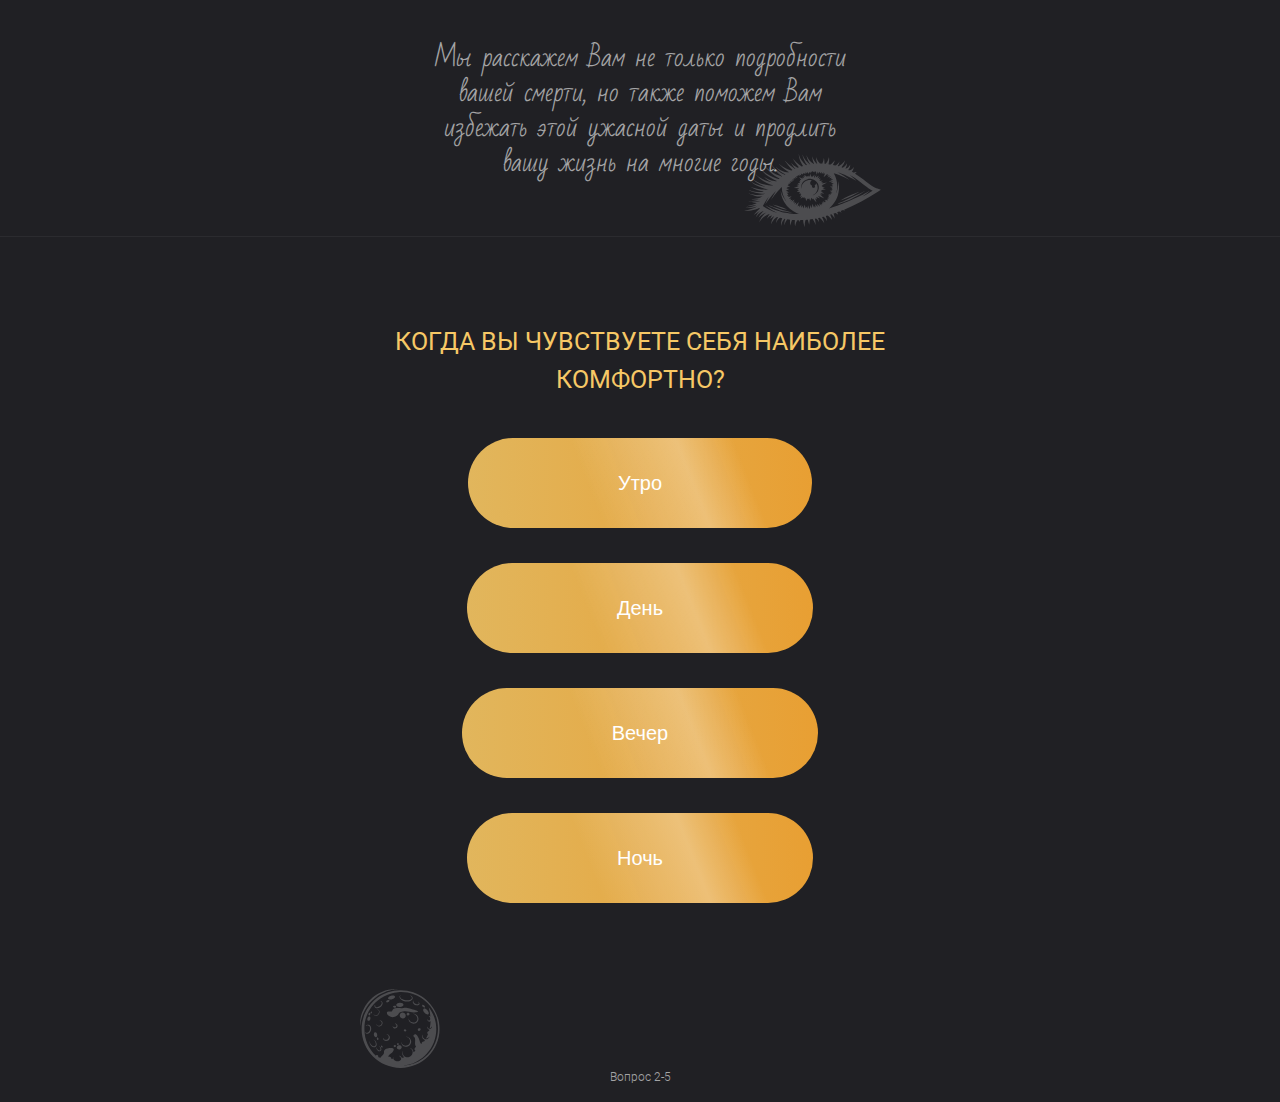
==== pages/question.html @ 4a9f23cc "Done question page styling" ====
<!DOCTYPE html>
<html lang="ru">
<head>
    <meta charset="UTF-8">
    <meta http-equiv="X-UA-Compatible" content="IE=edge">
    <meta name="viewport" content="width=device-width, initial-scale=1.0">
    <link rel="stylesheet" href="../css/bootstrap-reboot.min.css">
    <link rel="stylesheet" href="../css/style.css">
    <title>Пройдите опрос</title>
</head>
<body>
    <main>
        <section class="header-question">
            <p class="button-question__text">
                Мы расскажем Вам не только подробности вашей смерти, 
                но также поможем Вам избежать этой ужасной даты и 
                продлить вашу жизнь на многие годы.
            </p>
            <hr class="button-question__line">
        </section>
        <section class="form-content">
            <p class="form-content__text">
                Когда Вы чувствуете себя наиболее комфортно?
            </p>
            <div class="form-content__wrapper">
                <button class="button form-content__wrapper_button">Утро</button>
                <button class="button form-content__wrapper_button">День</button>
                <button class="button form-content__wrapper_button">Вечер</button>
                <button class="button form-content__wrapper_button">Ночь</button>
            </div>
        </section>
        <p class="question-number">
            Вопрос 2-5
        </p>
    </main>
</body>
</html>
---- css/style.css ----
/* Подключение шрифтов */
@font-face {
    font-family: 'Roboto Light';
    src: url(../fonts/Roboto/Roboto-Light.ttf) format('truetype');
    font-weight: 300;
    font-style: normal;
}

@font-face {
    font-family: 'Roboto Regular';
    src: url(../fonts/Roboto/Roboto-Regular.ttf) format('truetype');
    font-weight: 400;
    font-style: normal;
}

@font-face {
    font-family: 'Roboto Medium';
    src: url(../fonts/Roboto/Roboto-Medium.ttf) format('truetype');
    font-weight: 500;
    font-style: normal;
}

@font-face {
    font-family: 'Roboto Bold';
    src: url(../fonts/Roboto/Roboto-Bold.ttf) format('truetype');
    font-weight: 700;
    font-style: normal;
}

@font-face {
    font-family: 'Bad Script';
    src: url(../fonts/Bad_Script/BadScript-Regular.ttf) format('truetype');
    font-weight: 700;
    font-style: normal;
}

body{
    background-color: #202024;
}

/* Элементы */

.button{
    background:  linear-gradient(248.67deg, rgba(255, 255, 255, 0) 20.84%, rgba(255, 255, 255, 0.29) 36.06%, rgba(255, 255, 255, 0) 64.04%),
                linear-gradient(90deg, rgba(246, 200, 102, 0.9) -6.2%, rgba(254, 173, 53, 0.9) 100%);
    border-radius: 50px;
    border: none;

    font-family: 'Roboto-Regular', Arial, sans-serif;
    color: #FFFFFF;
    font-size: 20px;

    padding: 30px 150px;
}

/* Секция Header */

header{
    background-image: url("../img/blik.png");
    background-size: cover;
    background-repeat: no-repeat;
    background-position: 50%;
}

.header-top{
    margin: auto;

    margin-bottom: 100px;
}

.header-top .text{
    font-family: 'Roboto Light', Arial, sans-serif;
    color: rgba(255, 255, 255, 0.6);
    text-align: center;
}

.header-top__text_s{
    padding-top: 10px;
    font-size: 16px;
}

.header-top__text_b{
    font-size: 25px;
}

.header-top__line{
    height: 1px;
    color: rgba(255, 255, 255, 0.2);
    max-width: 1440px;
    margin: auto;
}

.header-center__img img{
    display: block;
    margin: auto;
}

.header-center__text{
    font-family: 'Roboto Regular', Arial, sans-serif;
    font-size: 25px;
    color: #F6C866;
    text-align: center;

    margin: auto;
    max-width: 500px;

    margin-bottom: 40px;
}

.header-center__text_b{
    text-transform: uppercase;
}

.header-center__wrapper{
    display: block;

}

.header-center__wrapper_button{
    display: grid;
    margin: auto;
    margin-bottom: 35px;
}

.header-center__text_s{
    font-family: 'Roboto Light', Arial, sans-serif;
    font-size: 16px;
    color: rgba(255, 255, 255, 0.6);
    text-align: center;
}

.header-bottom__elem1{
    max-width: 400px;
    margin: auto;
    margin-top: 150px;

    border: 1px solid #FFFFFF;
    border-radius: 3px;

    margin-bottom: 70px;
}

.header-bottom__elem1 img{
    display: block;
    margin: auto;
    margin-top: -90px;
}

.header-bottom__text{
    font-family: 'Roboto Regular', Arial, sans-serif;
    font-size: 25px;
    color: #FFFFFF;
    text-align: center;

    padding: 50px 30px;
}

.header-bottom__text_y{
    font-family: 'Roboto Medium', Arial, sans-serif;
    color: #F6C866;
}

/* Секция Main */

.main-content__wrapper{
    background-image: url("../img/bg_img.png");
    background-size: cover;
    background-repeat: no-repeat;

    margin: auto;
    max-width: 1440px;

    margin-bottom: 130px;
}

.main-content__text{
    font-family: 'Roboto Regular', Arial, sans-serif;
    font-size: 25px;
    color: #FFFFFF;
    text-align: center;

    margin: auto;
    max-width: 380px;

    padding-top: 240px;
    padding-bottom: 240px;
}

.main-content__text_y{
    color: #F6C866;
}

.main-content__question_text{
    font-family: 'Roboto Regular', Arial, sans-serif;
    font-size: 25px;
    text-transform: uppercase;
    color: #F6C866;

    text-align: center;
    margin-bottom: 45px;
}

.main-content__question_button{
    display: grid;
    margin: auto;

    margin-bottom: 35px;
}

.main-content__question_text_s{
    font-family: 'Roboto Light', Arial, sans-serif;
    font-size: 16px;
    color: rgba(255, 255, 255, 0.6);
    text-align: center;
}

/* Секция Footer */

.footer-content{
    max-width: 1440px;
    margin: auto;

    background-image: url('../img/eye.svg'),
                      url('../img/moon.svg');
    background-repeat: no-repeat, no-repeat;
    background-size: 300px, 160px;
    background-position: right top, left 90%;
}

.button-content{
    padding-top: 80px;
    padding-bottom: 80px;
    margin-top: 120px;
    margin-bottom: 120px;

    background-image: url('../img/rune1.svg'),
                      url('../img/rune2.svg');
    background-repeat: no-repeat, no-repeat;
    background-size: 50px, 50px;
    background-position: top, bottom;
}

.button-content__text{
    font-family: 'Bad Script', Arial, sans-serif;
    font-size: 25px;
    color: #FFFFFF;

    max-width: 250px;
    margin: auto;
    text-align: center;
}

.footer-content__text{
    font-family: 'Roboto Regular', Arial, sans-serif;
    font-size: 7px;
    color: #9D9D9D;

    text-align: center;
}

/* Страница Question */

.header-question{
    background-image: url('../img/eye.svg');
    background-repeat: no-repeat;
    background-size: 150px;
    background-position: 65% bottom;
}

.button-question__text{
    font-family: 'Bad Script', Arial, sans-serif;
    font-size: 25px;
    color: #FFFFFF;
    opacity: 0.6;
    line-height: 35px;
    text-align: center;
    max-width: 415px;

    margin: auto;
    padding-top: 40px;
    padding-bottom: 40px;
}

.button-question__line{
    height: 1px;
    color: rgba(255, 255, 255, 0.2);
}

.form-content{
    padding-bottom: 130px;
    background-image: url('../img/moon.svg');
    background-repeat: no-repeat;
    background-size: 80px;
    background-position: 30% bottom;
}

.form-content__text{
    font-family: 'Roboto Regular', Arial, sans-serif;
    font-size: 25px;
    color: #F6C866;
    text-align: center;
    text-transform: uppercase;

    max-width: 500px;
    margin: auto;
    padding-top: 70px;
    padding-bottom: 40px;
}

.form-content__wrapper_button{
    display: grid;
    margin: auto;
    margin-bottom: 35px;
}

.question-number{
    font-family: 'Roboto Light', Arial, sans-serif;
    font-size: 12px;
    text-align: center;
    color: rgba(255, 255, 255, 0.6);

}

/* Adaptive */

@media screen and (max-width: 550px) {

    /* Элементы */

    .button{
        padding: 15px 100px;
        font-size: 14px;
    }

    /* Секция Header */

    header{
        background-size: contain;
    }

    .header-top__text_s{
        font-size: 12px;
    }

    .header-top__text_b{
        font-size: 20px;
    }

    .header-center__text{
        font-size: 16px;

        padding: 0 20px;
    }

    .header-center__text_s{
        font-size: 12px;
    }

    .header-bottom{
        margin: 0 25px;
    }

    .header-bottom__text{
        font-size: 16px;
    }

    .header-bottom__text_y{
        font-size: 20px;
    }

    .header-bottom__elem1 img {
        width: 100px;
        margin-top: -60px;
    }

    /* Секция Main */

    .main-content__text{
        font-size: 16px;

        margin: 0 30px;
    }

    .main-content__text_y{
        font-size: 20px;
    }

    .main-content__question_text{
        font-size: 16px;
    }

    .main-content__question_text_s{
        font-size: 12px;
    }

    /* Секция Footer */

    .footer-content{
        background-size: 80px, 50px;
        background-position: 110% top, -5% 90%;
    }

    .button-content__text{
        font-size: 20px;

        padding: 0 20px;
    }

    .button-content{
        background-size: 30px, 30px;
    }
}
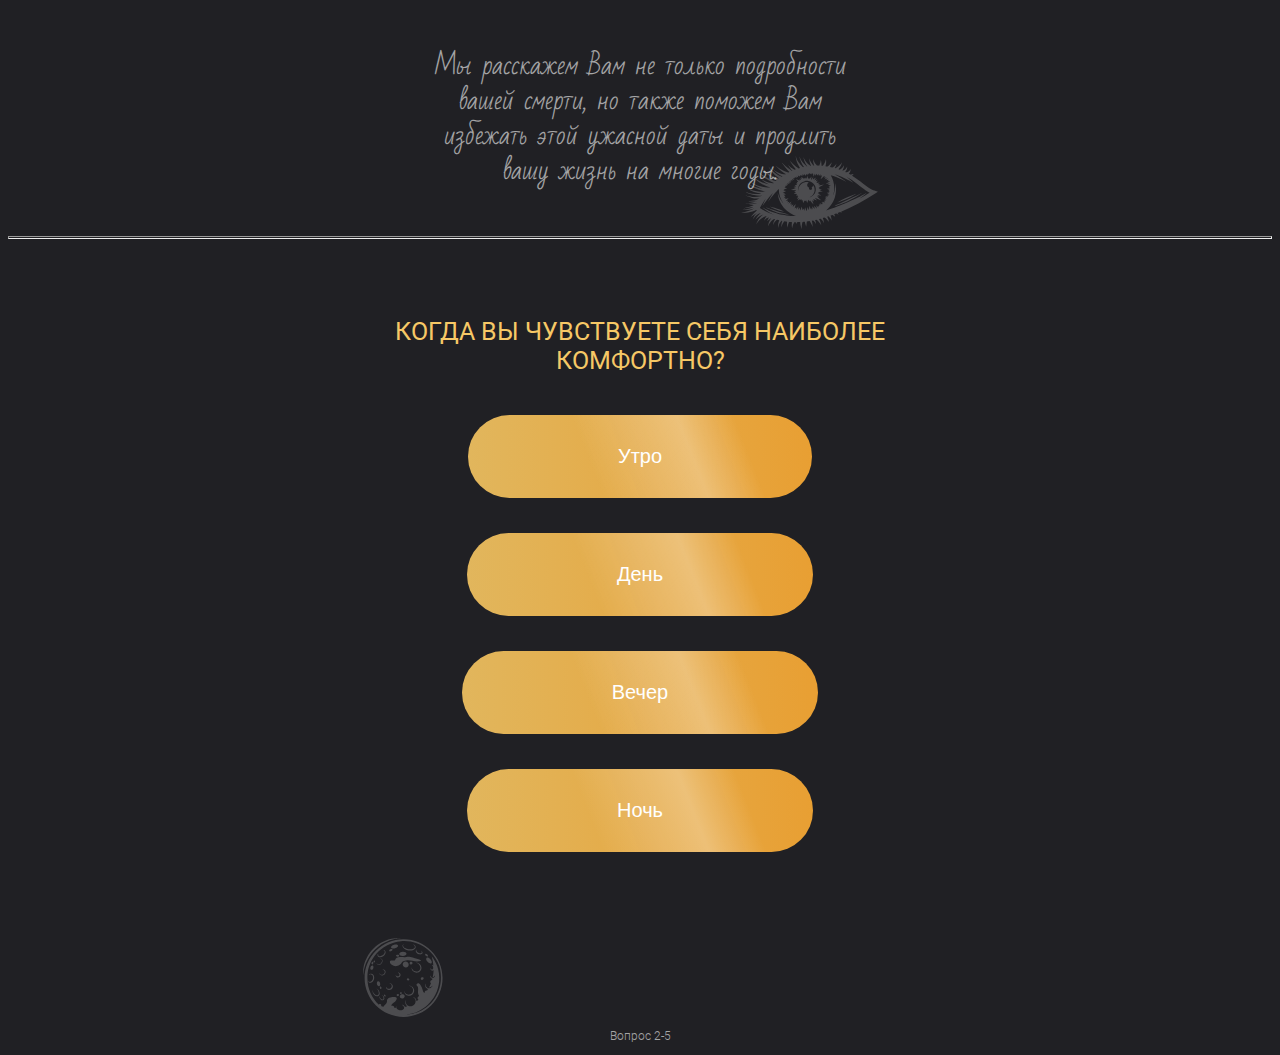
==== commit c5bd9a14: "Done script logic" ====
--- a/pages/question.html
+++ b/pages/question.html
@@ -4,12 +4,12 @@
     <meta charset="UTF-8">
     <meta http-equiv="X-UA-Compatible" content="IE=edge">
     <meta name="viewport" content="width=device-width, initial-scale=1.0">
-    <link rel="stylesheet" href="../css/bootstrap-reboot.min.css">
+    <!-- <link rel="stylesheet" href="../css/bootstrap-reboot.min.css"> -->
     <link rel="stylesheet" href="../css/style.css">
     <title>Пройдите опрос</title>
 </head>
 <body>
-    <main>
+    <main class="main-content">
         <section class="header-question">
             <p class="button-question__text">
                 Мы расскажем Вам не только подробности вашей смерти, 
@@ -23,15 +23,148 @@
                 Когда Вы чувствуете себя наиболее комфортно?
             </p>
             <div class="form-content__wrapper">
-                <button class="button form-content__wrapper_button">Утро</button>
-                <button class="button form-content__wrapper_button">День</button>
-                <button class="button form-content__wrapper_button">Вечер</button>
-                <button class="button form-content__wrapper_button">Ночь</button>
+                <button class="button form-content__wrapper_button" onclick="createPage3(this.innerHTML)">Утро</button>
+                <button class="button form-content__wrapper_button" onclick="createPage3(this.innerHTML)">День</button>
+                <button class="button form-content__wrapper_button" onclick="createPage3(this.innerHTML)">Вечер</button>
+                <button class="button form-content__wrapper_button" onclick="createPage3(this.innerHTML)">Ночь</button>
+            </div>
+            <div class="form-content__wrapper form-content__hidden">
+                <button class="button form-content__wrapper_button" onclick="createPage5(this.innerHTML)">Да</button>
+                <button class="button form-content__wrapper_button" onclick="createPage5(this.innerHTML)">Нет</button>
+                <button class="button form-content__wrapper_button" onclick="createPage5(this.innerHTML)">Иногда</button>
+            </div>
+            <div class="form-content__wrapper form-content__hidden_2">
+                <button class="button form-content__wrapper_button" onclick="createPageResult(this.innerHTML)">Да</button>
+                <button class="button form-content__wrapper_button" onclick="createPageResult(this.innerHTML)">Затрудняюсь ответить</button>
+            </div>
+            <div class="select-form__wrapper">
+                <div class="select-arrow">
+                    <select class="select-form select-day" size="1" required>
+                        <option disabled selected='selected' value='false'>День</option>
+                        <option value="1">1</option>
+                        <option value="2">2</option>
+                        <option value="3">3</option>
+                        <option value="4">4</option>
+                        <option value="5">5</option>
+                        <option value="6">6</option>
+                        <option value="7">7</option>
+                        <option value="8">8</option>
+                        <option value="9">9</option>
+                        <option value="10">10</option>
+                        <option value="11">11</option>
+                        <option value="12">12</option>
+                        <option value="13">13</option>
+                        <option value="14">14</option>
+                        <option value="15">15</option>
+                        <option value="16">16</option>
+                        <option value="17">17</option>
+                        <option value="18">18</option>
+                        <option value="19">19</option>
+                        <option value="20">20</option>
+                        <option value="21">21</option>
+                        <option value="22">22</option>
+                        <option value="23">23</option>
+                        <option value="24">24</option>
+                        <option value="25">25</option>
+                        <option value="26">26</option>
+                        <option value="27">27</option>
+                        <option value="28">28</option>
+                        <option value="29">29</option>
+                        <option value="30">30</option>
+                        <option value="31">31</option>
+                    </select>
+                </div>
+                <div class="select-arrow">
+                    <select class="select-form select-month" size="1" required>
+                        <option disabled selected='selecte' value='false'>Месяц</option>
+                        <option value="Январь">Январь</option>
+                        <option value="Ферваль">Февраль</option>
+                        <option value="Март">Март</option>
+                        <option value="Апрель">Апрель</option>
+                        <option value="Май">Май</option>
+                        <option value="Июнь">Июнь</option>
+                        <option value="Июль">Июль</option>
+                        <option value="Август">Август</option>
+                        <option value="Сентябрь">Сентябрь</option>
+                        <option value="Октябрь">Октябрь</option>
+                        <option value="Ноябрь">Ноябрь</option>
+                        <option value="Декабрь">Декабрь</option>
+                    </select>
+                </div>
+                <div class="select-arrow">
+                    <select class="select-form select-year" size="1" required>
+                        <option disabled selected="selected" value='false'>Год</option>
+                        <option value="2005">2005</option>
+                        <option value="2004">2004</option>
+                        <option value="2003">2003</option>
+                        <option value="2002">2002</option>
+                        <option value="2001">2001</option>
+                        <option value="2000">2000</option>
+                        <option value="1999">1999</option>
+                        <option value="1998">1998</option>
+                        <option value="1997">1997</option>
+                        <option value="1996">1996</option>
+                        <option value="1995">1995</option>
+                        <option value="1994">1994</option>
+                        <option value="1992">1992</option>
+                        <option value="1991">1991</option>
+                        <option value="1990">1990</option>
+                        <option value="1989">1989</option>
+                        <option value="1988">1988</option>
+                        <option value="1987">1987</option>
+                        <option value="1986">1986</option>
+                        <option value="1985">1985</option>
+                        <option value="1984">1984</option>
+                        <option value="1983">1983</option>
+                        <option value="1982">1982</option>
+                        <option value="1981">1981</option>
+                        <option value="1980">1980</option>
+                        <option value="1979">1979</option>
+                        <option value="1978">1978</option>
+                        <option value="1977">1977</option>
+                        <option value="1976">1976</option>
+                        <option value="1975">1975</option>
+                        <option value="1974">1974</option>
+                        <option value="1973">1973</option>
+                        <option value="1972">1972</option>
+                        <option value="1971">1971</option>
+                        <option value="1970">1970</option>
+                        <option value="1969">1969</option>
+                        <option value="1968">1968</option>
+                        <option value="1967">1967</option>
+                        <option value="1966">1966</option>
+                        <option value="1965">1965</option>
+                        <option value="1964">1964</option>
+                        <option value="1963">1963</option>
+                        <option value="1962">1962</option>
+                        <option value="1961">1961</option>
+                        <option value="1960">1960</option>
+                        <option value="1959">1959</option>
+                        <option value="1958">1958</option>
+                        <option value="1957">1957</option>
+                        <option value="1956">1956</option>
+                        <option value="1955">1955</option>
+                        <option value="1954">1954</option>
+                        <option value="1953">1953</option>
+                        <option value="1952">1952</option>
+                        <option value="1951">1951</option>
+                        <option value="1950">1950</option>
+                    </select>
+                </div>
+                <button class="button select-from__button" onclick="createPage4()">Далее</button>
             </div>
         </section>
         <p class="question-number">
             Вопрос 2-5
         </p>
     </main>
+    <div class="loader-wrapper">
+        <div class="loader-content">
+        </div>
+        <p class="loader-content__text">
+            Loading
+        </p>
+    </div>
+    <script src="../js/script.js"></script>
 </body>
 </html>--- a/css/style.css
+++ b/css/style.css
@@ -53,6 +53,42 @@
     padding: 30px 150px;
 }
 
+.select-arrow{
+    position: relative;
+    display: grid;
+    max-width: 345px;
+    margin: auto;
+
+    margin-bottom: 35px;
+}
+
+.select-arrow:after{
+    content: "▼";
+    position: absolute;
+    font-size: 25px;
+    z-index: 1;
+    top: 30%;
+    right: 10%;
+
+}
+
+.select-form{
+    font-family: 'Roboto Regular';
+    font-size: 20px;
+    color: #202024;
+    text-align: center;
+    padding: 30px 100px;
+
+    border-radius: 50px;
+    border: none;
+    background: linear-gradient(90deg, rgba(228, 228, 228, 0.9) -6.2%, rgba(203, 203, 203, 0.9) 100%);
+    appearance: none;
+}
+
+.error{
+    border: 1px solid red;
+}
+
 /* Секция Header */
 
 header{
@@ -320,6 +356,68 @@
     color: rgba(255, 255, 255, 0.6);
 
 }
+.select-from__button{
+    display: grid;
+    margin: auto;
+}
+
+.select-form__wrapper{
+    display: none;
+}
+
+.loader-wrapper{
+    margin: auto;
+    display: none;
+    margin-top: 50vh;
+}
+
+.loader-content{
+    width: 75px;
+    height: 75px;
+    margin: auto;
+
+    background-image: url('../img/preloader.svg');
+    background-repeat: no-repeat;
+    background-position: center;
+    background-size: contain;
+
+    animation-name: spin;
+    animation-duration: 2s;
+    animation-iteration-count: infinite;
+
+    margin-bottom: 25px;
+}
+
+.loader-content__text{
+    font-family: 'Roboto Light', Arial, sans-serif;
+    font-size: 12px;
+    color: rgba(255, 255, 255, 0.6);
+
+    text-align: center;
+}
+
+.main-content{
+    display: block;
+}
+
+.form-content__hidden{
+    display: none;
+}
+
+.form-content__hidden_2{
+    display: none;
+}
+
+/* Animation */
+
+@keyframes spin{
+    from{
+        transform: rotate(0deg);
+    }
+    to{
+        transform: rotate(360deg);
+    }
+}
 
 /* Adaptive */
 
@@ -409,4 +507,33 @@
     .button-content{
         background-size: 30px, 30px;
     }
+
+    /* Страница question */
+    
+    .header-question{
+        background-size: 100px;
+        background-position: 110% 90%;
+    }
+
+    .button-question__text{
+        font-size: 14px;
+        padding-right: 40px;
+        padding-left: 40px;
+        line-height: 20px;
+    }
+
+    .form-content{
+        background-size: 50px;
+        background-position: -5% bottom;
+
+        padding-bottom: 35px;
+    }
+
+    .form-content__text{
+        font-size: 16px;
+        line-height: 25px;
+        padding-top: 35px;
+        padding-right: 20px;
+        padding-left: 20px;
+    }
 }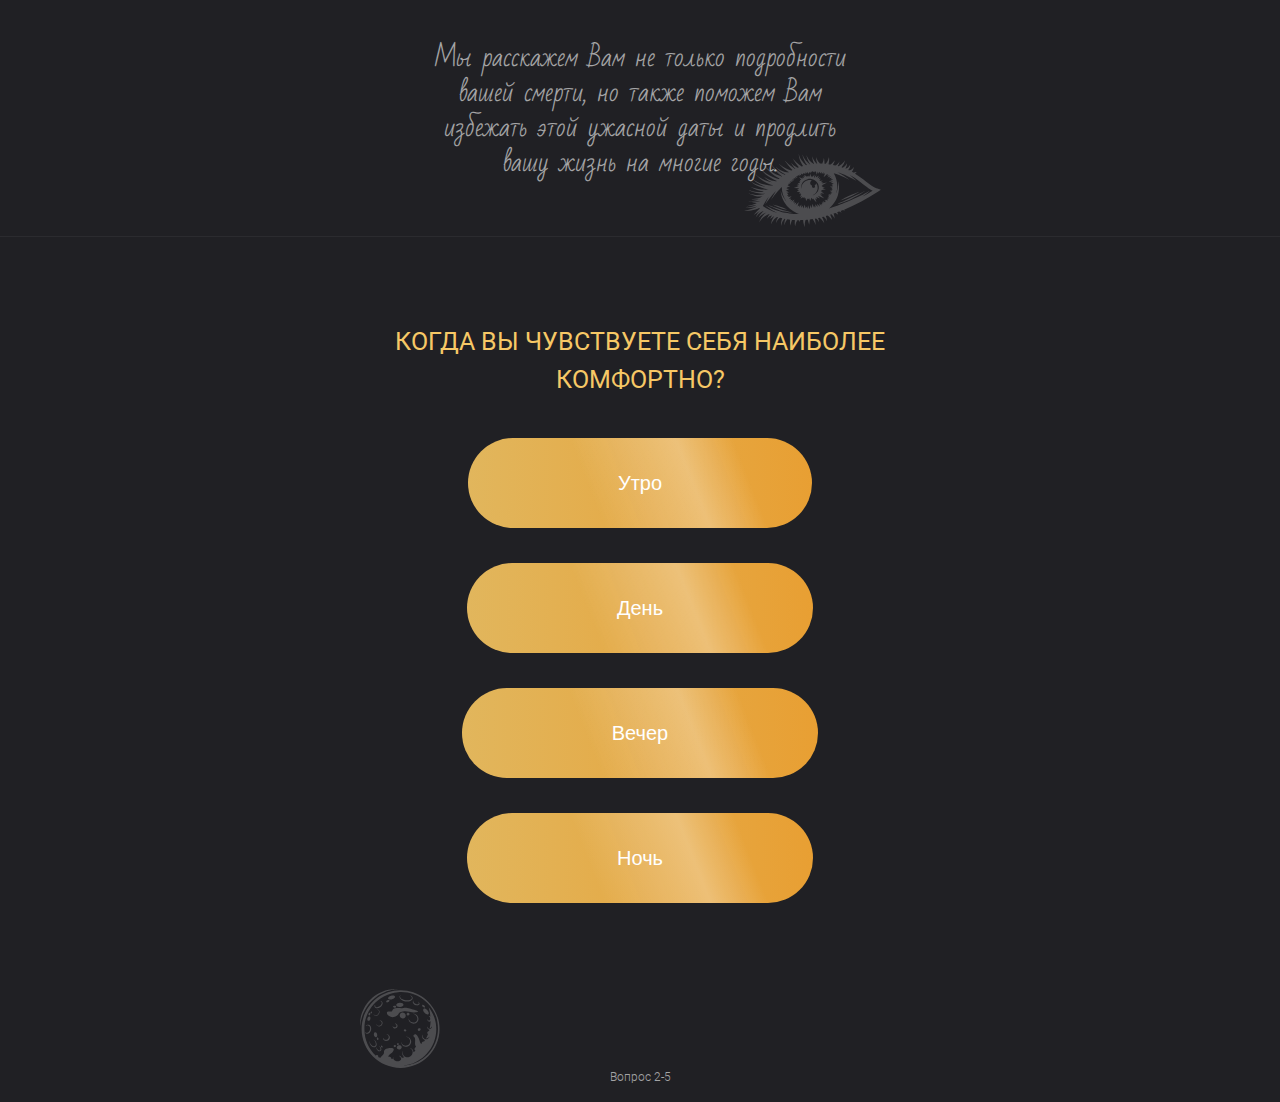
==== commit d661d173: "Minificate code" ====
--- a/pages/question.html
+++ b/pages/question.html
@@ -4,18 +4,20 @@
     <meta charset="UTF-8">
     <meta http-equiv="X-UA-Compatible" content="IE=edge">
     <meta name="viewport" content="width=device-width, initial-scale=1.0">
-    <!-- <link rel="stylesheet" href="../css/bootstrap-reboot.min.css"> -->
-    <link rel="stylesheet" href="../css/style.css">
+    <link rel="stylesheet" href="../css/bootstrap-reboot.min.css">
+    <link rel="stylesheet" href="../css/style.min.css">
     <title>Пройдите опрос</title>
 </head>
 <body>
     <main class="main-content">
         <section class="header-question">
-            <p class="button-question__text">
-                Мы расскажем Вам не только подробности вашей смерти, 
-                но также поможем Вам избежать этой ужасной даты и 
-                продлить вашу жизнь на многие годы.
-            </p>
+            <div class="add_popup">
+                <p class="button-question__text">
+                    Мы расскажем Вам не только подробности вашей смерти, 
+                    но также поможем Вам избежать этой ужасной даты и 
+                    продлить вашу жизнь на многие годы.
+                </p>
+            </div>
             <hr class="button-question__line">
         </section>
         <section class="form-content">
@@ -165,6 +167,56 @@
             Loading
         </p>
     </div>
-    <script src="../js/script.js"></script>
+    <div class="progress-wrapper">
+        <img src="../img/microphone.svg" alt="Грузим вашу смерть">
+        <div class="progressbar-outside">
+            <div class="progressbar-inside">
+            </div>
+        </div>
+        <p class="progressbar-text">
+            0%
+        </p>
+        <p class="progressbar-text_b">
+            Запись сообщения
+        </p>
+    </div>
+    <section class="result-content">
+        <div class="bg_popup">
+            <p class="result-content__text_black">
+                Спасибо за Ваши ответы!
+                <span class="result-content__text_b">
+                    Мы подготовили для Вас персональную 
+                    аудио запись с Вашим прогнозом.
+                </span> 
+            </p>
+        </div>
+        <p class="result-content__text">
+            Вы можете узнать, как повлиять на события, 
+            которые ожидают вас в ближайшем будущем. 
+        </p>
+        <div class="event-soon">
+            <p class="event-soon__text">
+                <span class="event-soon__text_b">
+                    Первое значимое событие может произойти уже <span class="next-date"> </span>.02.2021
+                </span>, 
+                Вам надо быть готовым, что бы последствия не оказались необратимыми.
+            </p>
+        </div>
+        <p class="result-content__text">
+            Нажмите на кнопку ниже прямо сейчас и наберите наш номер телефона. 
+            Прослушайте важную информацию!
+        </p>
+        <button class="result-content__button" onclick="showResult()">
+            Позвонить и прослушать
+        </button>
+        <ul class="result-show">
+            <li class="show-1">Вопрос 1:</li>
+            <li class="show-2">Вопрос 2:</li>
+            <li class="show-3">Вопрос 3:</li>
+            <li class="show-4">Вопрос 4:</li>
+            <li class="show-5">Вопрос 5:</li>
+        </ul>
+    </section>
+    <script src="../js/script.min.js"></script>
 </body>
 </html>--- a/css/style.min.css
+++ b/css/style.min.css
@@ -0,0 +1 @@
+@font-face{font-family:'Roboto Light';src:url(../fonts/Roboto/Roboto-Light.ttf) format('truetype');font-weight:300;font-style:normal}@font-face{font-family:'Roboto Regular';src:url(../fonts/Roboto/Roboto-Regular.ttf) format('truetype');font-weight:400;font-style:normal}@font-face{font-family:'Roboto Medium';src:url(../fonts/Roboto/Roboto-Medium.ttf) format('truetype');font-weight:500;font-style:normal}@font-face{font-family:'Roboto Bold';src:url(../fonts/Roboto/Roboto-Bold.ttf) format('truetype');font-weight:700;font-style:normal}@font-face{font-family:'Bad Script';src:url(../fonts/Bad_Script/BadScript-Regular.ttf) format('truetype');font-weight:700;font-style:normal}body{background-color:#202024}.button{background:linear-gradient(248.67deg,rgba(255,255,255,0) 20.84%,rgba(255,255,255,.29) 36.06%,rgba(255,255,255,0) 64.04%),linear-gradient(90deg,rgba(246,200,102,.9) -6.2%,rgba(254,173,53,.9) 100%);border-radius:50px;border:none;font-family:'Roboto-Regular',Arial,sans-serif;color:#FFF;font-size:20px;padding:30px 150px}.select-arrow{position:relative;display:grid;max-width:345px;margin:auto;margin-bottom:35px}.select-arrow:after{content:"▼";position:absolute;font-size:25px;z-index:1;top:30%;right:10%}.select-form{font-family:'Roboto Regular';font-size:20px;color:#202024;text-align:center;padding:30px 100px;border-radius:50px;border:none;background:linear-gradient(90deg,rgba(228,228,228,.9) -6.2%,rgba(203,203,203,.9) 100%);appearance:none}.error{border:1px solid red}header{background-image:url(../img/blik.png);background-size:cover;background-repeat:no-repeat;background-position:50%}.header-top{margin:auto;margin-bottom:100px}.header-top .text{font-family:'Roboto Light',Arial,sans-serif;color:rgba(255,255,255,.6);text-align:center}.header-top__text_s{padding-top:10px;font-size:16px}.header-top__text_b{font-size:25px}.header-top__line{height:1px;color:rgba(255,255,255,.2);max-width:1440px;margin:auto}.header-center__img img{display:block;margin:auto}.header-center__text{font-family:'Roboto Regular',Arial,sans-serif;font-size:25px;color:#F6C866;text-align:center;margin:auto;max-width:500px;margin-bottom:40px}.header-center__text_b{text-transform:uppercase}.header-center__wrapper{display:block}.header-center__wrapper_button{display:grid;margin:auto;margin-bottom:35px}.header-center__text_s{font-family:'Roboto Light',Arial,sans-serif;font-size:16px;color:rgba(255,255,255,.6);text-align:center}.header-bottom__elem1{max-width:400px;margin:auto;margin-top:150px;border:1px solid #FFF;border-radius:3px;margin-bottom:70px}.header-bottom__elem1 img{display:block;margin:auto;margin-top:-90px}.header-bottom__text{font-family:'Roboto Regular',Arial,sans-serif;font-size:25px;color:#FFF;text-align:center;padding:50px 30px}.header-bottom__text_y{font-family:'Roboto Medium',Arial,sans-serif;color:#F6C866}.main-content__wrapper{background-image:url(../img/bg_img.png);background-size:cover;background-repeat:no-repeat;margin:auto;max-width:1440px;margin-bottom:130px}.main-content__text{font-family:'Roboto Regular',Arial,sans-serif;font-size:25px;color:#FFF;text-align:center;margin:auto;max-width:380px;padding-top:240px;padding-bottom:240px}.main-content__text_y{color:#F6C866}.main-content__question_text{font-family:'Roboto Regular',Arial,sans-serif;font-size:25px;text-transform:uppercase;color:#F6C866;text-align:center;margin-bottom:45px}.main-content__question_button{display:grid;margin:auto;margin-bottom:35px}.main-content__question_text_s{font-family:'Roboto Light',Arial,sans-serif;font-size:16px;color:rgba(255,255,255,.6);text-align:center}.footer-content{max-width:1440px;margin:auto;background-image:url(../img/eye.svg),url(../img/moon.svg);background-repeat:no-repeat,no-repeat;background-size:300px,160px;background-position:right top,left 90%}.button-content{padding-top:80px;padding-bottom:80px;margin-top:120px;margin-bottom:120px;background-image:url(../img/rune1.svg),url(../img/rune2.svg);background-repeat:no-repeat,no-repeat;background-size:50px,50px;background-position:top,bottom}.button-content__text{font-family:'Bad Script',Arial,sans-serif;font-size:25px;color:#FFF;max-width:250px;margin:auto;text-align:center}.footer-content__text{font-family:'Roboto Regular',Arial,sans-serif;font-size:7px;color:#9D9D9D;text-align:center}.header-question{background-image:url(../img/eye.svg);background-repeat:no-repeat;background-size:150px;background-position:65% bottom}.button-question__text{font-family:'Bad Script',Arial,sans-serif;font-size:25px;color:#FFF;opacity:.6;line-height:35px;text-align:center;max-width:415px;margin:auto;padding-top:40px;padding-bottom:40px}.button-question__line{height:1px;color:rgba(255,255,255,.2)}.form-content{padding-bottom:130px;background-image:url(../img/moon.svg);background-repeat:no-repeat;background-size:80px;background-position:30% bottom}.form-content__text{font-family:'Roboto Regular',Arial,sans-serif;font-size:25px;color:#F6C866;text-align:center;text-transform:uppercase;max-width:500px;margin:auto;padding-top:70px;padding-bottom:40px}.form-content__wrapper_button{display:grid;margin:auto;margin-bottom:35px}.question-number{font-family:'Roboto Light',Arial,sans-serif;font-size:12px;text-align:center;color:rgba(255,255,255,.6)}.select-from__button{display:grid;margin:auto}.select-form__wrapper{display:none}.loader-wrapper{margin:auto;display:none;margin-top:50vh}.loader-content{width:75px;height:75px;margin:auto;background-image:url(../img/preloader.svg);background-repeat:no-repeat;background-position:center;background-size:contain;animation-name:spin;animation-duration:2s;animation-iteration-count:infinite;margin-bottom:25px}.loader-content__text{font-family:'Roboto Light',Arial,sans-serif;font-size:12px;color:rgba(255,255,255,.6);text-align:center}.main-content{display:block}.form-content__hidden{display:none}.form-content__hidden_2{display:none}.bg_popup{background-image:url(../img/pop-up-bg.svg);background-repeat:no-repeat;background-size:contain;background-position:center}.progress-wrapper{margin:auto;display:none;margin-top:50vh}.progress-wrapper img{display:inherit;margin:auto}.progressbar-text{font-family:'Roboto Light',Arial,sans-serif;font-size:20px;color:rgba(255,255,255,.6);text-align:center}.progressbar-text_b{font-family:'Roboto Light',Arial,sans-serif;font-size:12px;color:rgba(255,255,255,.6);text-align:center}.progressbar-outside{width:260px;background-color:#FFF;border-radius:4px;margin:auto;margin-top:40px}.progressbar-inside{width:0%;height:4px;background-color:#F6C866}.result-content__text_black{font-family:'Roboto Regular',Arial,sans-serif;font-size:25px;color:#202024;text-align:center;max-width:415px;margin:auto;padding:30px 30px}.result-content{display:none}.result-content__text_b{font-family:'Roboto Bold',Arial,sans-serif}.result-content__text{font-family:'Roboto Light',Arial,sans-serif;font-size:25px;color:#fff;text-align:center;max-width:415px;margin:auto;margin-top:20px}.event-soon{display:block;margin:auto}.event-soon__text{font-family:'Roboto Regular',Arial,sans-serif;font-size:27px;color:#F6C866;text-align:center;max-width:415px;margin:auto;margin-top:20px;padding:10px 15px;border:1px solid #fff;border-radius:3px}.event-soon__text_b{font-family:'Roboto Bold',Arial,sans-serif}.result-content__button{font-family:'Roboto Regular',Arial,sans-serif;font-size:20px;color:#fff;background:linear-gradient(248.67deg,rgba(255,255,255,0) 30.84%,rgba(255,255,255,.29) 46.06%,rgba(255,255,255,0) 64.04%),linear-gradient(90deg,rgba(76,217,100,.9) -6.2%,rgba(50,185,73,.9) 100%);border-radius:50px;border:none;padding:30px 50px;max-width:350px;margin:auto;margin-top:20px;display:block}.result-show{margin:auto;display:none;font-family:'Roboto Bold',Arial,sans-serif;font-size:14px;text-align:center;color:#fff}@keyframes spin{from{transform:rotate(0deg)}to{transform:rotate(360deg)}}@media screen and (max-width:550px){.button{padding:15px 100px;font-size:14px}header{background-size:contain}.header-top__text_s{font-size:12px}.header-top__text_b{font-size:20px}.header-center__text{font-size:16px;padding:0 20px}.header-center__text_s{font-size:12px}.header-bottom{margin:0 25px}.header-bottom__text{font-size:16px}.header-bottom__text_y{font-size:20px}.header-bottom__elem1 img{width:100px;margin-top:-60px}.main-content__text{font-size:16px;margin:0 30px}.main-content__text_y{font-size:20px}.main-content__question_text{font-size:16px}.main-content__question_text_s{font-size:12px}.footer-content{background-size:80px,50px;background-position:110% top,-5% 90%}.button-content__text{font-size:20px;padding:0 20px}.button-content{background-size:30px,30px}.header-question{background-size:100px;background-position:110% 90%}.button-question__text{font-size:14px;padding-right:40px;padding-left:40px;line-height:20px}.form-content{background-size:50px;background-position:-5% bottom;padding-bottom:35px}.form-content__text{font-size:16px;line-height:25px;padding-top:35px;padding-right:20px;padding-left:20px}.select-form{padding:15px 100px;font-size:14px}.select-arrow::after{font-size:14px}.result-content__text_black{font-size:14px}.result-content__text{font-size:14px}.event-soon__text{font-size:16px}.result-content__button{font-size:14px}}